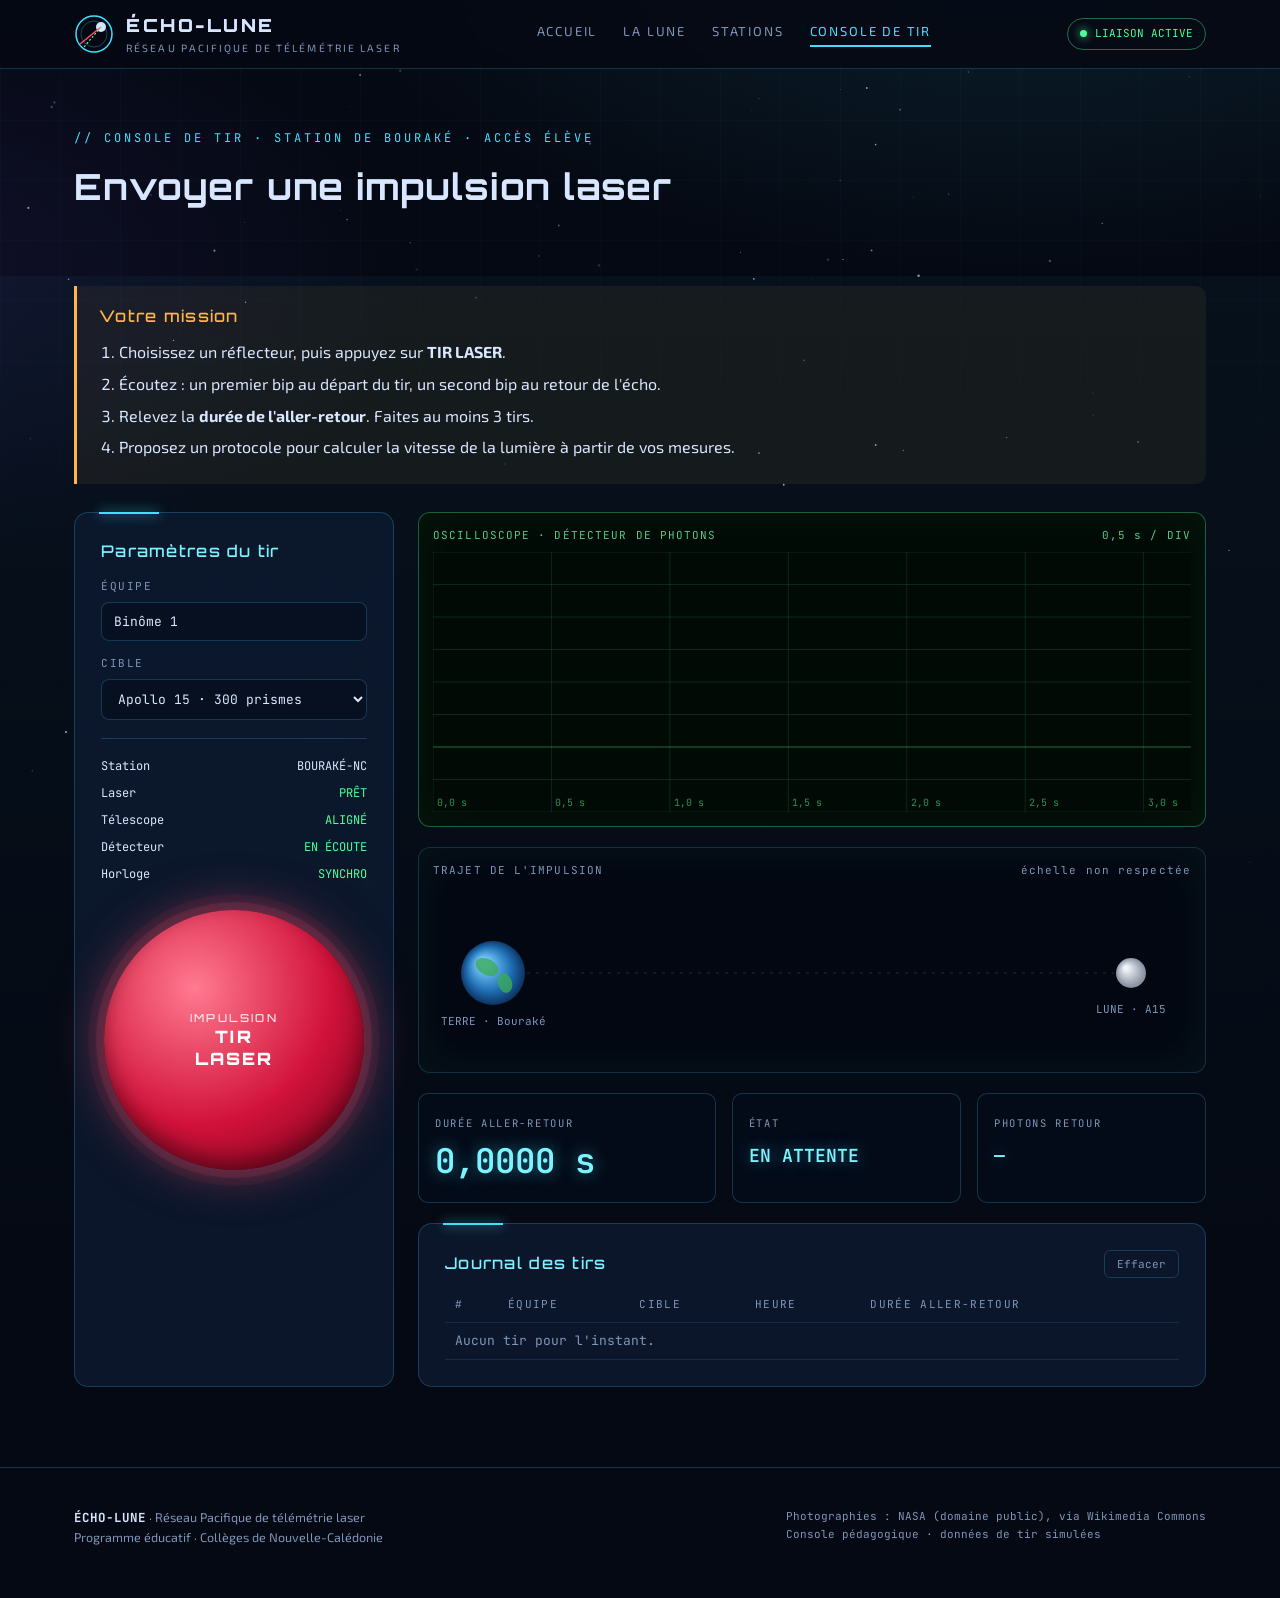
==== console.html @ 390f7b7e "Add files via upload" ====
<!DOCTYPE html>
<html lang="fr"><head><meta charset="utf-8"><meta name="viewport" content="width=device-width, initial-scale=1">
<title>Console de tir · ÉCHO-LUNE</title>
<link rel="preconnect" href="https://fonts.googleapis.com">
<link href="https://fonts.googleapis.com/css2?family=Orbitron:wght@500;700;900&family=Exo+2:wght@300;400;600&family=JetBrains+Mono:wght@400;600&display=swap" rel="stylesheet">
<link rel="stylesheet" href="style.css"></head><body>
<canvas id="stars"></canvas>
<header class="topbar"><div class="wrap">
<a class="brand" href="index.html"><svg width="40" height="40" viewBox="0 0 40 40" aria-hidden="true"><circle cx="20" cy="20" r="18" fill="none" stroke="#3fe0ff" stroke-width="1.5"/><circle cx="27" cy="13" r="5" fill="#d8e7ff"/><path d="M6 30 L27 13" stroke="#ff4d6d" stroke-width="1.6"/><path d="M27 13 L10 33" stroke="#4dff9a" stroke-width="1.2" stroke-dasharray="2 2"/><circle cx="20" cy="20" r="13" fill="none" stroke="#3fe0ff" stroke-width=".6" opacity=".5"/></svg><div><b>ÉCHO-LUNE</b><small>Réseau Pacifique de télémétrie laser</small></div></a>
<nav><a href="index.html">Accueil</a><a href="lune.html">La Lune</a><a href="stations.html">Stations</a><a href="console.html" class=on>Console de tir</a></nav><div class="status-pill">LIAISON ACTIVE</div></div></header>
<main>
<div class="page-hero"><div class="wrap"><div class="sec-head"><span class="kicker">// Console de tir · Station de Bouraké · accès élève</span><h2>Envoyer une impulsion laser</h2></div></div></div>
<section id="console" style="border:none;padding-top:10px"><div class="wrap">
 <div class="mission" style="margin-bottom:28px"><h3>Votre mission</h3><ol>
  <li>Choisissez un réflecteur, puis appuyez sur <b>TIR LASER</b>.</li>
  <li>Écoutez : un premier bip au départ du tir, un second bip au retour de l'écho.</li>
  <li>Relevez la <b>durée de l'aller-retour</b>. Faites au moins 3 tirs.</li>
  <li>Proposez un protocole pour calculer la vitesse de la lumière à partir de vos mesures.</li></ol></div>
 <div class="console">
  <div class="panel ctrl"><h3>Paramètres du tir</h3>
   <label for="grp">Équipe</label><input id="grp" value="Binôme 1" maxlength="24">
   <label for="tgt">Cible</label><select id="tgt">
    <option value="A15">Apollo 15 · 300 prismes</option><option value="A11">Apollo 11 · 100 prismes</option>
    <option value="A14">Apollo 14 · 100 prismes</option><option value="L1">Lunokhod 1</option><option value="L2">Lunokhod 2</option></select>
   <div class="sys"><div><span>Station</span><span>BOURAKÉ-NC</span></div>
    <div><span>Laser</span><span id="sLaser" class="ok">PRÊT</span></div><div><span>Télescope</span><span id="sTel" class="ok">ALIGNÉ</span></div>
    <div><span>Détecteur</span><span id="sDet" class="ok">EN ÉCOUTE</span></div><div><span>Horloge</span><span class="ok">SYNCHRO</span></div></div>
   <button id="fire"><small>IMPULSION</small>TIR<br>LASER</button></div>
  <div class="screens">
   <div class="scope"><div class="scope-head"><span>OSCILLOSCOPE · DÉTECTEUR DE PHOTONS</span><span>0,5 s / DIV</span></div><canvas id="scopeCv"></canvas></div>
   <div class="scope" style="border-color:var(--line);background:#030712"><div class="scope-head" style="color:var(--mute)"><span>TRAJET DE L'IMPULSION</span><span>échelle non respectée</span></div><canvas id="trajCv"></canvas></div>
   <div class="readout"><div class="ro"><span>Durée aller-retour</span><div class="v" id="roT">0,0000 s</div></div>
    <div class="ro"><span>État</span><div class="v small" id="roState">EN ATTENTE</div></div>
    <div class="ro"><span>Photons retour</span><div class="v small" id="roPh">—</div></div></div>
   <div class="panel"><div class="logbar"><h3 style="margin:0">Journal des tirs</h3><button class="btn-s" id="clear">Effacer</button></div>
    <div class="log"><table><thead><tr><th>#</th><th>Équipe</th><th>Cible</th><th>Heure</th><th>Durée aller-retour</th></tr></thead>
    <tbody id="logBody"><tr><td colspan="5" class="muted">Aucun tir pour l'instant.</td></tr></tbody></table></div></div>
  </div></div>
</div></section>
</main>
<footer><div class="wrap">
<div><b class="mono" style="color:var(--txt)">ÉCHO-LUNE</b> · Réseau Pacifique de télémétrie laser<br>Programme éducatif · Collèges de Nouvelle-Calédonie</div>
<div class="mono" style="font-size:11px">Photographies : NASA (domaine public), via Wikimedia Commons<br>Console pédagogique · données de tir simulées</div>
</div></footer>
<script src="common.js"></script><script src="console.js"></script>
</body></html>
---- style.css ----
:root{
  --bg:#050913; --bg2:#0a1324; --panel:rgba(14,28,52,.72); --line:rgba(80,200,255,.22);
  --cyan:#3fe0ff; --cyan2:#7cf3ff; --green:#4dff9a; --amber:#ffb547; --red:#ff4d6d;
  --txt:#d8e7ff; --mute:#7f95b8;
}
*{box-sizing:border-box;margin:0;padding:0}
html{scroll-behavior:smooth}
body{background:var(--bg);color:var(--txt);font-family:"Exo 2",system-ui,sans-serif;line-height:1.6;overflow-x:hidden}
body::before{content:"";position:fixed;inset:0;z-index:-2;
  background:radial-gradient(1200px 600px at 80% -10%,rgba(63,224,255,.12),transparent 60%),
             radial-gradient(900px 500px at -10% 30%,rgba(120,80,255,.10),transparent 60%),var(--bg)}
body::after{content:"";position:fixed;inset:0;z-index:-1;pointer-events:none;
  background-image:linear-gradient(var(--line) 1px,transparent 1px),linear-gradient(90deg,var(--line) 1px,transparent 1px);
  background-size:60px 60px;opacity:.18;mask-image:linear-gradient(to bottom,#000,transparent 85%)}
#stars{position:fixed;inset:0;z-index:-1;pointer-events:none}
a{color:var(--cyan)}
.mono{font-family:"JetBrains Mono",monospace}
.wrap{max-width:1180px;margin:0 auto;padding:0 24px}

/* bandeau */
.topbar{border-bottom:1px solid var(--line);background:rgba(5,9,19,.85);backdrop-filter:blur(8px);position:sticky;top:0;z-index:20}
.topbar .wrap{display:flex;align-items:center;justify-content:space-between;height:68px;gap:20px}
.brand{display:flex;align-items:center;gap:12px;text-decoration:none;color:var(--txt)}
.brand b{font-family:Orbitron;font-weight:900;letter-spacing:.14em;font-size:18px}
.brand small{display:block;font-size:10.5px;letter-spacing:.2em;color:var(--mute);text-transform:uppercase}
nav{display:flex;gap:26px}
nav a{color:var(--mute);text-decoration:none;font-size:13px;letter-spacing:.14em;text-transform:uppercase;transition:.2s}
nav a:hover{color:var(--cyan)}
.status-pill{font-family:"JetBrains Mono";font-size:11px;padding:6px 12px;border:1px solid rgba(77,255,154,.4);border-radius:30px;color:var(--green);white-space:nowrap}
.status-pill::before{content:"";display:inline-block;width:7px;height:7px;border-radius:50%;background:var(--green);margin-right:8px;box-shadow:0 0 10px var(--green);animation:blink 1.6s infinite}
@keyframes blink{50%{opacity:.25}}
@media(max-width:860px){nav{display:none}}

/* hero */
.hero{padding:90px 0 70px;position:relative}
.kicker{font-family:"JetBrains Mono";font-size:12px;color:var(--cyan);letter-spacing:.25em;text-transform:uppercase}
h1{font-family:Orbitron;font-weight:900;font-size:clamp(34px,5.4vw,64px);line-height:1.05;margin:18px 0 22px;letter-spacing:.02em}
h1 span{background:linear-gradient(90deg,var(--cyan2),#8f7bff);-webkit-background-clip:text;background-clip:text;color:transparent}
.lead{max-width:640px;font-size:18px;color:#b9cbe8;font-weight:300}
.access{margin-top:34px;display:inline-flex;gap:18px;align-items:center;padding:16px 22px;border:1px solid rgba(255,181,71,.45);border-radius:10px;background:rgba(255,181,71,.07)}
.access .ico{font-family:Orbitron;font-weight:900;color:var(--amber);font-size:22px}
.access p{font-size:14px}.access b{color:var(--amber)}
.hero-grid{display:grid;grid-template-columns:1.2fr .8fr;gap:40px;align-items:center}
@media(max-width:900px){.hero-grid{grid-template-columns:1fr}}
.cta{display:inline-block;margin-top:30px;margin-right:12px;font-family:Orbitron;font-weight:700;letter-spacing:.12em;font-size:13px;padding:15px 26px;border-radius:8px;text-decoration:none;color:#001018;background:linear-gradient(90deg,var(--cyan),#68b8ff);box-shadow:0 0 30px rgba(63,224,255,.35)}
.cta.ghost{background:transparent;color:var(--cyan);border:1px solid var(--cyan);box-shadow:none}

/* sections */
section{padding:80px 0;border-top:1px solid rgba(80,200,255,.08)}
.sec-head{margin-bottom:40px}
.sec-head .kicker{display:block;margin-bottom:10px}
h2{font-family:Orbitron;font-weight:700;font-size:clamp(24px,3vw,36px);letter-spacing:.03em}
h3{font-family:Orbitron;font-weight:500;font-size:16px;letter-spacing:.08em;color:var(--cyan2);margin-bottom:8px}
.panel{background:var(--panel);border:1px solid var(--line);border-radius:14px;padding:26px;position:relative;backdrop-filter:blur(6px)}
.panel::before{content:"";position:absolute;top:-1px;left:24px;width:60px;height:2px;background:var(--cyan);box-shadow:0 0 12px var(--cyan)}
.grid2{display:grid;grid-template-columns:1fr 1fr;gap:26px}
.grid3{display:grid;grid-template-columns:repeat(3,1fr);gap:22px}
@media(max-width:860px){.grid2,.grid3{grid-template-columns:1fr}}
p+p{margin-top:12px}
.muted{color:var(--mute)}

/* frise */
.timeline{position:relative;margin-left:10px;padding-left:34px;border-left:1px dashed rgba(63,224,255,.4)}
.tl{position:relative;margin-bottom:30px}
.tl::before{content:"";position:absolute;left:-41px;top:6px;width:13px;height:13px;border-radius:50%;background:var(--bg);border:2px solid var(--cyan);box-shadow:0 0 12px var(--cyan)}
.tl .date{font-family:"JetBrains Mono";color:var(--amber);font-size:13px;letter-spacing:.08em}
.tl h4{font-family:Orbitron;font-weight:500;font-size:17px;margin:2px 0 4px}

figure{margin:0}
figure svg{width:100%;height:auto;display:block;border-radius:10px;border:1px solid var(--line);background:#030712}
figcaption{font-size:12.5px;color:var(--mute);margin-top:10px;font-family:"JetBrains Mono"}

.stat{font-family:Orbitron;font-weight:900;font-size:34px;color:var(--cyan2)}
.stat small{font-size:14px;font-weight:500;color:var(--mute)}

/* stations */
.station .tag{display:inline-block;font-family:"JetBrains Mono";font-size:10.5px;letter-spacing:.14em;text-transform:uppercase;padding:3px 9px;border-radius:4px;border:1px solid var(--line);color:var(--mute);margin-bottom:12px}
.station.active{border-color:rgba(77,255,154,.55);box-shadow:0 0 40px rgba(77,255,154,.08)}
.station.active .tag{color:var(--green);border-color:rgba(77,255,154,.5)}
.station svg{width:100%;height:auto;border-radius:8px;margin-bottom:14px;background:#030712;border:1px solid var(--line)}

/* console */
#console{background:linear-gradient(180deg,rgba(63,224,255,.04),transparent)}
.console{display:grid;grid-template-columns:320px 1fr;gap:24px}
@media(max-width:960px){.console{grid-template-columns:1fr}}
.ctrl label{display:block;font-family:"JetBrains Mono";font-size:11px;letter-spacing:.14em;text-transform:uppercase;color:var(--mute);margin:14px 0 6px}
.ctrl select,.ctrl input{width:100%;background:#071021;border:1px solid var(--line);color:var(--txt);padding:10px 12px;border-radius:8px;font-family:"JetBrains Mono";font-size:13px}
.sys{font-family:"JetBrains Mono";font-size:12px;margin-top:18px;border-top:1px solid var(--line);padding-top:14px}
.sys div{display:flex;justify-content:space-between;padding:4px 0}
.sys .ok{color:var(--green)}.sys .wait{color:var(--amber)}
#fire{margin-top:22px;width:100%;aspect-ratio:1/1;max-width:260px;display:block;margin-left:auto;margin-right:auto;border-radius:50%;border:none;cursor:pointer;
  font-family:Orbitron;font-weight:900;font-size:17px;letter-spacing:.12em;color:#fff;line-height:1.3;
  background:radial-gradient(circle at 35% 30%,#ff7a90,#d1123a 55%,#6b0019);
  box-shadow:0 0 0 8px rgba(255,77,109,.12),0 0 0 16px rgba(255,77,109,.06),0 0 50px rgba(255,77,109,.5),inset 0 -10px 20px rgba(0,0,0,.4);transition:transform .1s,filter .2s}
#fire:hover{filter:brightness(1.12)}
#fire:active{transform:scale(.96)}
#fire:disabled{cursor:wait;filter:grayscale(.75) brightness(.7)}
#fire small{display:block;font-size:11px;font-weight:500;letter-spacing:.2em;opacity:.85}

.screens{display:grid;gap:20px}
.scope{background:#020a06;border:1px solid rgba(77,255,154,.35);border-radius:12px;padding:14px;box-shadow:inset 0 0 50px rgba(77,255,154,.06)}
.scope-head{display:flex;justify-content:space-between;font-family:"JetBrains Mono";font-size:11px;color:#58c98a;letter-spacing:.1em;margin-bottom:8px}
canvas{width:100%;display:block}
#scopeCv{height:260px}
#trajCv{height:170px}
.readout{display:grid;grid-template-columns:1.3fr 1fr 1fr;gap:16px}
@media(max-width:700px){.readout{grid-template-columns:1fr}}
.ro{background:#040b18;border:1px solid var(--line);border-radius:10px;padding:14px 16px}
.ro span{font-family:"JetBrains Mono";font-size:10.5px;letter-spacing:.16em;color:var(--mute);text-transform:uppercase}
.ro .v{font-family:"JetBrains Mono";font-weight:600;font-size:34px;color:var(--cyan2);text-shadow:0 0 16px rgba(63,224,255,.5)}
.ro .v.small{font-size:18px;margin-top:8px}
.ro .v.got{color:var(--green);text-shadow:0 0 18px rgba(77,255,154,.6)}
.log{max-height:240px;overflow:auto}
table{width:100%;border-collapse:collapse;font-family:"JetBrains Mono";font-size:13px}
th,td{padding:8px 10px;text-align:left;border-bottom:1px solid rgba(80,200,255,.12)}
th{color:var(--mute);font-weight:400;font-size:11px;letter-spacing:.12em;text-transform:uppercase}
td.t{color:var(--green)}
.logbar{display:flex;justify-content:space-between;align-items:center;margin-bottom:10px;gap:10px;flex-wrap:wrap}
.btn-s{background:transparent;border:1px solid var(--line);color:var(--mute);font-family:"JetBrains Mono";font-size:11px;padding:6px 12px;border-radius:6px;cursor:pointer}
.btn-s:hover{color:var(--cyan);border-color:var(--cyan)}

.mission{border-left:3px solid var(--amber);padding:18px 22px;background:rgba(255,181,71,.06);border-radius:0 10px 10px 0}
.mission h3{color:var(--amber)}
.mission ol{margin:10px 0 0 20px}.mission li{margin:6px 0}

footer{border-top:1px solid var(--line);padding:40px 0 50px;font-size:12.5px;color:var(--mute)}
footer .wrap{display:flex;justify-content:space-between;gap:30px;flex-wrap:wrap}

/* --- v2 : pages, photos --- */
nav a.on{color:var(--cyan);border-bottom:2px solid var(--cyan);padding-bottom:4px}
.photo{position:relative;border-radius:12px;overflow:hidden;border:1px solid var(--line);background:#030712}
.photo img{width:100%;height:100%;object-fit:cover;display:block;filter:saturate(1.05) contrast(1.05)}
.photo::after{content:"";position:absolute;inset:0;pointer-events:none;
  background:linear-gradient(180deg,transparent 60%,rgba(5,9,19,.75)),
  repeating-linear-gradient(0deg,rgba(63,224,255,.03) 0 1px,transparent 1px 3px)}
.photo .hud{position:absolute;left:14px;bottom:12px;z-index:2;font-family:"JetBrains Mono";font-size:11px;color:var(--cyan2);letter-spacing:.1em}
.photo .corner{position:absolute;width:18px;height:18px;border-color:var(--cyan);border-style:solid;z-index:2;opacity:.8}
.photo .c1{top:10px;left:10px;border-width:2px 0 0 2px}.photo .c2{top:10px;right:10px;border-width:2px 2px 0 0}
.photo .c3{bottom:10px;right:10px;border-width:0 2px 2px 0}
.ph-tall{aspect-ratio:1/1}.ph-wide{aspect-ratio:16/10}
.credit{font-size:11px;color:var(--mute);font-family:"JetBrains Mono";margin-top:8px}
.hero-photo{min-height:420px}
.gallery{display:grid;grid-template-columns:repeat(3,1fr);gap:20px}
@media(max-width:860px){.gallery{grid-template-columns:1fr}}
.next{display:flex;justify-content:flex-end;margin-top:40px}
.page-hero{padding:60px 0 20px}
/* fiche Lune */
.moon-wrap{position:relative;max-width:560px;margin:0 auto}
.moon-wrap img{width:100%;border-radius:50%;display:block;box-shadow:0 0 80px rgba(200,220,255,.18)}
.moon-wrap .ring{position:absolute;inset:-18px;border:1px dashed rgba(63,224,255,.5);border-radius:50%;animation:spin 60s linear infinite}
@keyframes spin{to{transform:rotate(360deg)}}
.moon-tag{position:absolute;font-family:"JetBrains Mono";font-size:12px;background:rgba(5,9,19,.85);border:1px solid var(--cyan);padding:8px 12px;border-radius:6px;color:var(--txt);white-space:nowrap}
.moon-tag b{display:block;font-family:Orbitron;color:var(--cyan2);font-size:20px}
.moon-tag::before{content:"";position:absolute;width:40px;height:1px;background:var(--cyan);top:50%}
.mt-l{left:-40px;top:22%}.mt-l::before{right:-40px}
.mt-r{right:-50px;top:58%}.mt-r::before{left:-40px}
.mt-b{left:50%;transform:translateX(-50%);bottom:-26px}
@media(max-width:700px){.moon-tag{position:static;display:inline-block;margin:8px 4px}.moon-tag::before{display:none}.mt-b{transform:none}}
.datatable td:first-child{color:var(--mute)}
.datatable td:last-child{color:var(--cyan2);text-align:right}
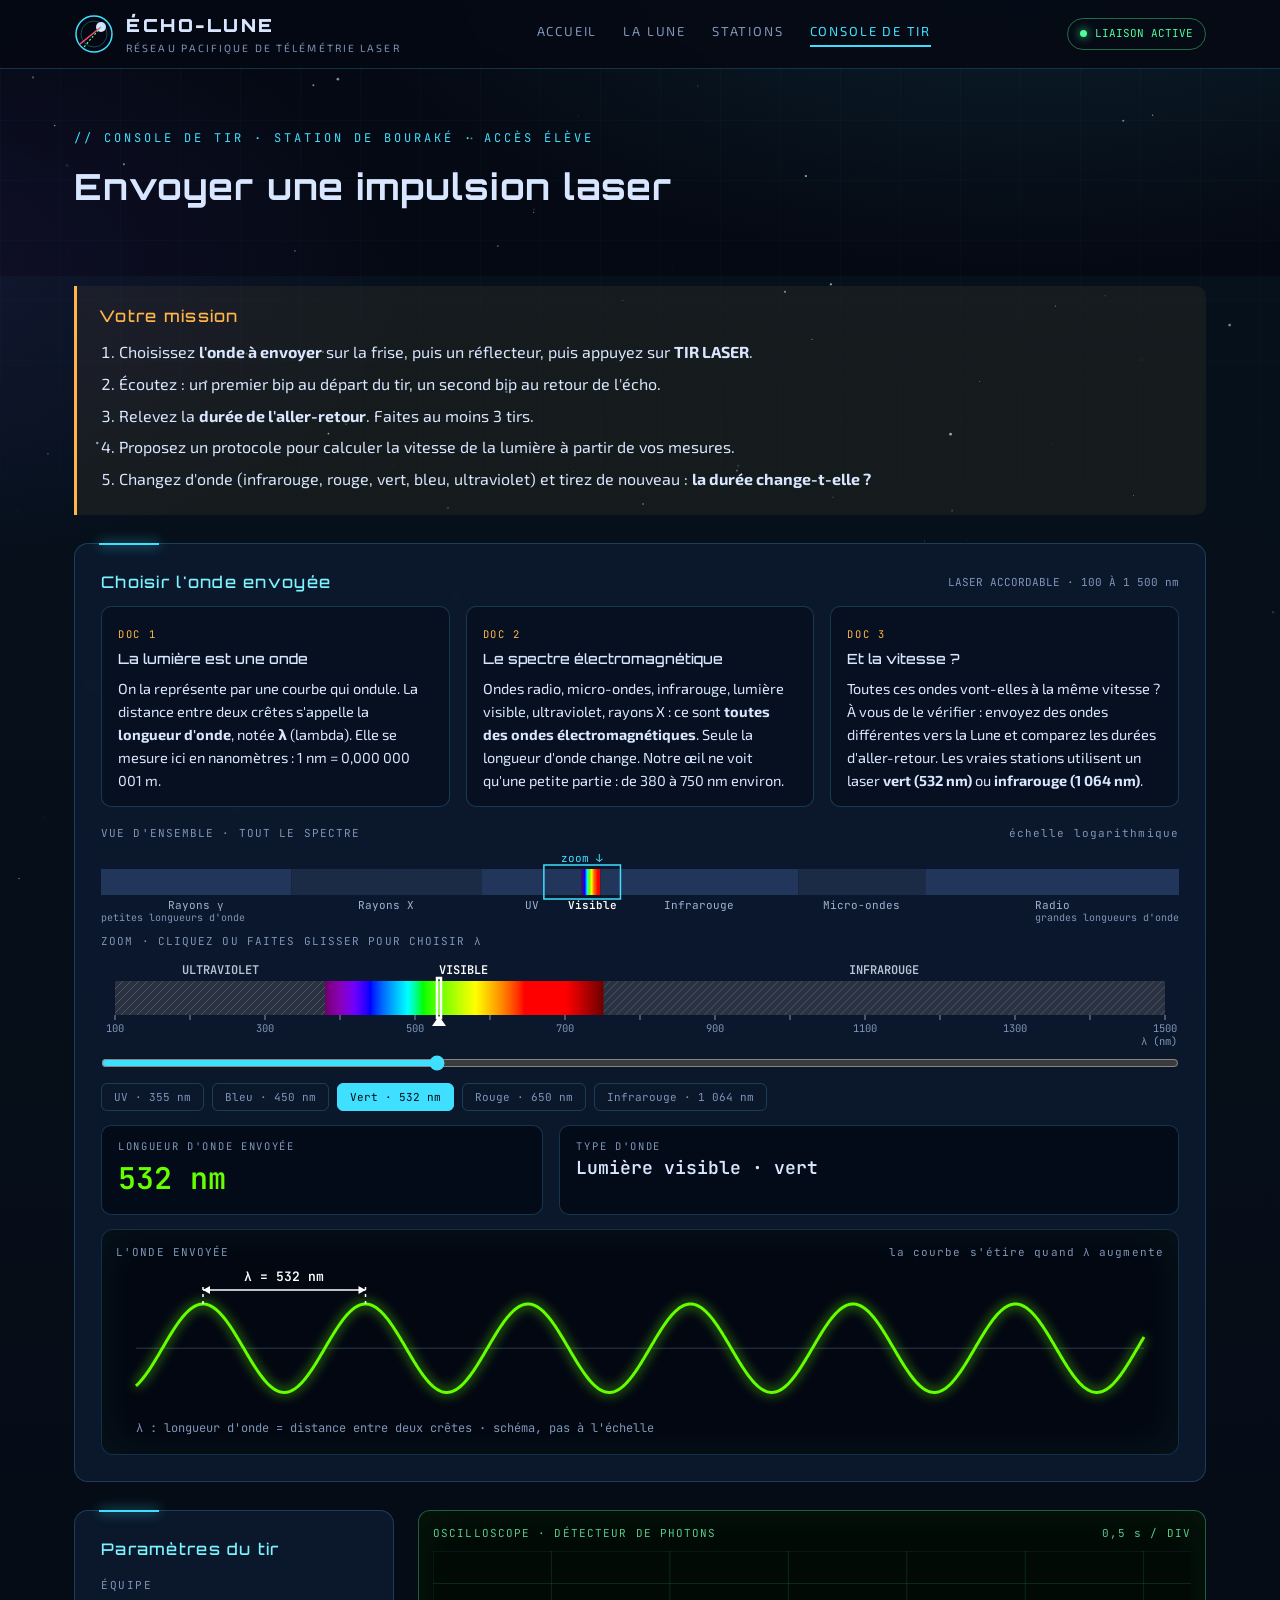
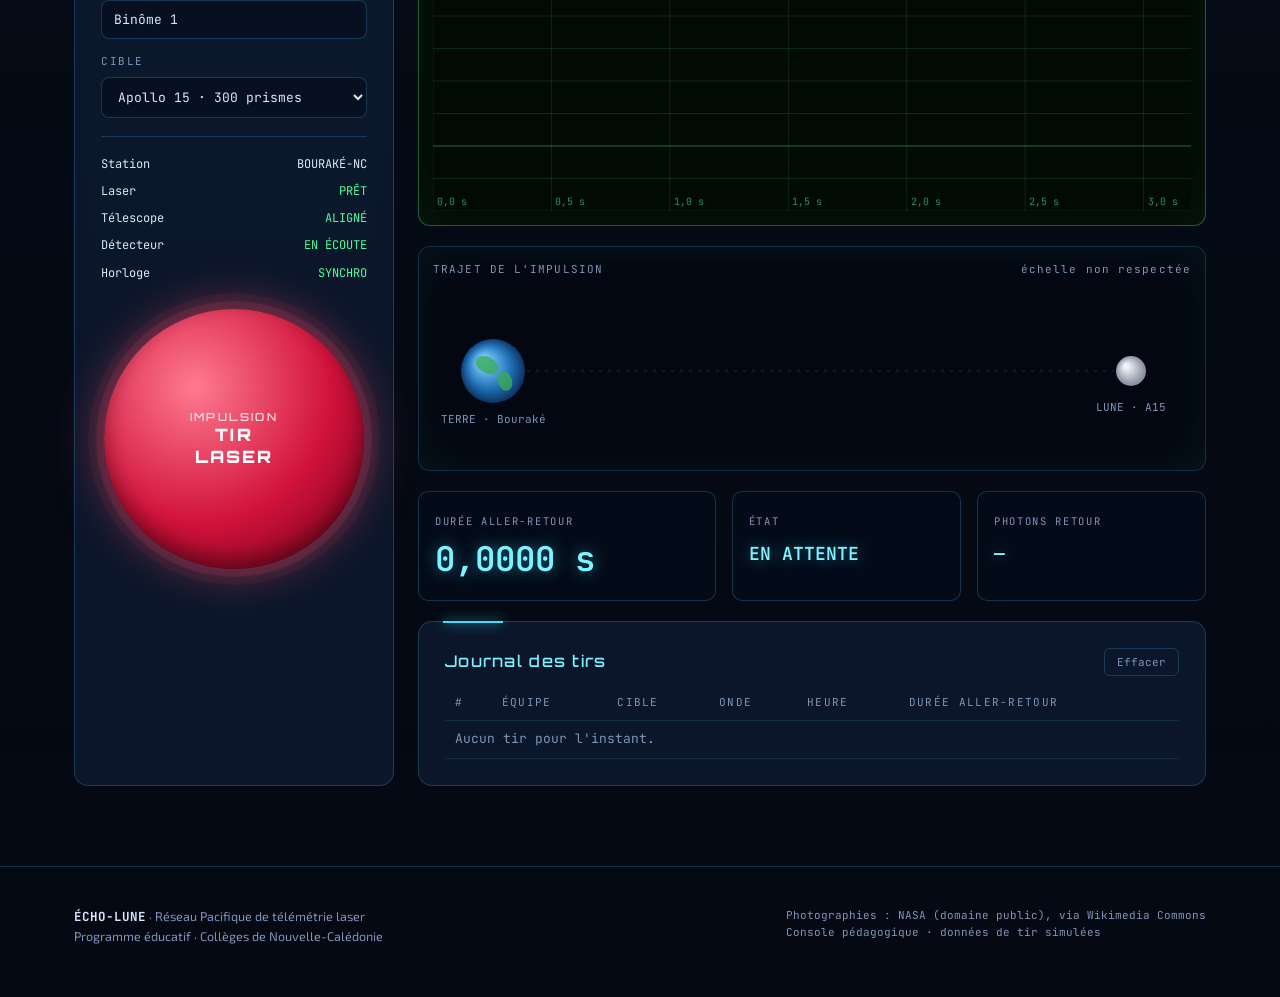
==== commit 598fbbe1: "Add files via upload" ====
--- a/console.html
+++ b/console.html
@@ -12,10 +12,29 @@
 <div class="page-hero"><div class="wrap"><div class="sec-head"><span class="kicker">// Console de tir · Station de Bouraké · accès élève</span><h2>Envoyer une impulsion laser</h2></div></div></div>
 <section id="console" style="border:none;padding-top:10px"><div class="wrap">
  <div class="mission" style="margin-bottom:28px"><h3>Votre mission</h3><ol>
-  <li>Choisissez un réflecteur, puis appuyez sur <b>TIR LASER</b>.</li>
+  <li>Choisissez <b>l'onde à envoyer</b> sur la frise, puis un réflecteur, puis appuyez sur <b>TIR LASER</b>.</li>
   <li>Écoutez : un premier bip au départ du tir, un second bip au retour de l'écho.</li>
   <li>Relevez la <b>durée de l'aller-retour</b>. Faites au moins 3 tirs.</li>
-  <li>Proposez un protocole pour calculer la vitesse de la lumière à partir de vos mesures.</li></ol></div>
+  <li>Proposez un protocole pour calculer la vitesse de la lumière à partir de vos mesures.</li>
+  <li>Changez d'onde (infrarouge, rouge, vert, bleu, ultraviolet) et tirez de nouveau : <b>la durée change-t-elle ?</b></li></ol></div>
+ <div class="panel wave" id="wave">
+  <div class="logbar"><h3 style="margin:0">Choisir l'onde envoyée</h3><span class="mono muted" style="font-size:11px">LASER ACCORDABLE · 100 À 1 500 nm</span></div>
+  <div class="wave-docs">
+   <div class="doc"><span class="doc-n">Doc 1</span><h4>La lumière est une onde</h4><p>On la représente par une courbe qui ondule. La distance entre deux crêtes s'appelle la <b>longueur d'onde</b>, notée <b>λ</b> (lambda). Elle se mesure ici en nanomètres : 1 nm = 0,000 000 001 m.</p></div>
+   <div class="doc"><span class="doc-n">Doc 2</span><h4>Le spectre électromagnétique</h4><p>Ondes radio, micro-ondes, infrarouge, lumière visible, ultraviolet, rayons X : ce sont <b>toutes des ondes électromagnétiques</b>. Seule la longueur d'onde change. Notre œil ne voit qu'une petite partie : de 380 à 750 nm environ.</p></div>
+   <div class="doc"><span class="doc-n">Doc 3</span><h4>Et la vitesse ?</h4><p>Toutes ces ondes vont-elles à la même vitesse ? À vous de le vérifier : envoyez des ondes différentes vers la Lune et comparez les durées d'aller-retour. Les vraies stations utilisent un laser <b>vert (532 nm)</b> ou <b>infrarouge (1 064 nm)</b>.</p></div>
+  </div>
+  <div class="scope-head" style="color:var(--mute);margin-top:18px"><span>VUE D'ENSEMBLE · TOUT LE SPECTRE</span><span>échelle logarithmique</span></div>
+  <canvas id="fullCv"></canvas>
+  <div class="scope-head" style="color:var(--mute);margin-top:10px"><span>ZOOM · CLIQUEZ OU FAITES GLISSER POUR CHOISIR λ</span><span></span></div>
+  <canvas id="specCv"></canvas>
+  <div class="wave-ctrl">
+   <input type="range" id="lamRange" step="1" value="532" aria-label="Longueur d'onde en nanomètres">
+   <div class="presets"><button class="btn-s" data-lam="355">UV · 355 nm</button><button class="btn-s" data-lam="450">Bleu · 450 nm</button><button class="btn-s" data-lam="532">Vert · 532 nm</button><button class="btn-s" data-lam="650">Rouge · 650 nm</button><button class="btn-s" data-lam="1064">Infrarouge · 1 064 nm</button></div>
+  </div>
+  <div class="wave-read"><div><span>Longueur d'onde envoyée</span><b id="lamVal">532 nm</b></div><div><span>Type d'onde</span><b id="lamDom" class="small">—</b></div></div>
+  <div class="scope" style="border-color:var(--line);background:#030712;margin-top:14px"><div class="scope-head" style="color:var(--mute)"><span>L'ONDE ENVOYÉE</span><span>la courbe s'étire quand λ augmente</span></div><canvas id="sinCv"></canvas></div>
+ </div>
  <div class="console">
   <div class="panel ctrl"><h3>Paramètres du tir</h3>
    <label for="grp">Équipe</label><input id="grp" value="Binôme 1" maxlength="24">
@@ -33,8 +52,8 @@
     <div class="ro"><span>État</span><div class="v small" id="roState">EN ATTENTE</div></div>
     <div class="ro"><span>Photons retour</span><div class="v small" id="roPh">—</div></div></div>
    <div class="panel"><div class="logbar"><h3 style="margin:0">Journal des tirs</h3><button class="btn-s" id="clear">Effacer</button></div>
-    <div class="log"><table><thead><tr><th>#</th><th>Équipe</th><th>Cible</th><th>Heure</th><th>Durée aller-retour</th></tr></thead>
-    <tbody id="logBody"><tr><td colspan="5" class="muted">Aucun tir pour l'instant.</td></tr></tbody></table></div></div>
+    <div class="log"><table><thead><tr><th>#</th><th>Équipe</th><th>Cible</th><th>Onde</th><th>Heure</th><th>Durée aller-retour</th></tr></thead>
+    <tbody id="logBody"><tr><td colspan="6" class="muted">Aucun tir pour l'instant.</td></tr></tbody></table></div></div>
   </div></div>
 </div></section>
 </main>
@@ -42,5 +61,5 @@
 <div><b class="mono" style="color:var(--txt)">ÉCHO-LUNE</b> · Réseau Pacifique de télémétrie laser<br>Programme éducatif · Collèges de Nouvelle-Calédonie</div>
 <div class="mono" style="font-size:11px">Photographies : NASA (domaine public), via Wikimedia Commons<br>Console pédagogique · données de tir simulées</div>
 </div></footer>
-<script src="common.js"></script><script src="console.js"></script>
+<script src="common.js"></script><script src="onde.js"></script><script src="console.js"></script>
 </body></html>
--- a/style.css
+++ b/style.css
@@ -159,3 +159,24 @@
 @media(max-width:700px){.moon-tag{position:static;display:inline-block;margin:8px 4px}.moon-tag::before{display:none}.mt-b{transform:none}}
 .datatable td:first-child{color:var(--mute)}
 .datatable td:last-child{color:var(--cyan2);text-align:right}
+
+/* --- v3 : choisir l'onde envoyée --- */
+.wave{margin-bottom:28px}
+.wave-docs{display:grid;grid-template-columns:repeat(3,1fr);gap:16px;margin-top:6px}
+@media(max-width:900px){.wave-docs{grid-template-columns:1fr}}
+.doc{background:#071021;border:1px solid var(--line);border-radius:10px;padding:14px 16px;font-size:14.5px}
+.doc h4{font-family:Orbitron;font-weight:500;font-size:14px;color:var(--txt);margin:4px 0 6px}
+.doc-n{font-family:"JetBrains Mono";font-size:10.5px;letter-spacing:.16em;color:var(--amber);text-transform:uppercase}
+#fullCv{height:72px}
+#specCv{height:90px;cursor:pointer;touch-action:none}
+#sinCv{height:170px}
+.wave-ctrl{display:flex;flex-direction:column;gap:12px;margin-top:6px}
+#lamRange{width:100%;accent-color:var(--cyan)}
+.presets{display:flex;flex-wrap:wrap;gap:8px}
+.presets .btn-s.on{color:var(--bg);background:var(--cyan);border-color:var(--cyan)}
+.wave-read{display:grid;grid-template-columns:1fr 1.4fr;gap:16px;margin-top:14px}
+@media(max-width:700px){.wave-read{grid-template-columns:1fr}}
+.wave-read div{background:#040b18;border:1px solid var(--line);border-radius:10px;padding:12px 16px}
+.wave-read span{display:block;font-family:"JetBrains Mono";font-size:10.5px;letter-spacing:.16em;color:var(--mute);text-transform:uppercase}
+.wave-read b{font-family:"JetBrains Mono";font-weight:600;font-size:30px}
+.wave-read b.small{font-size:18px;color:var(--txt)}
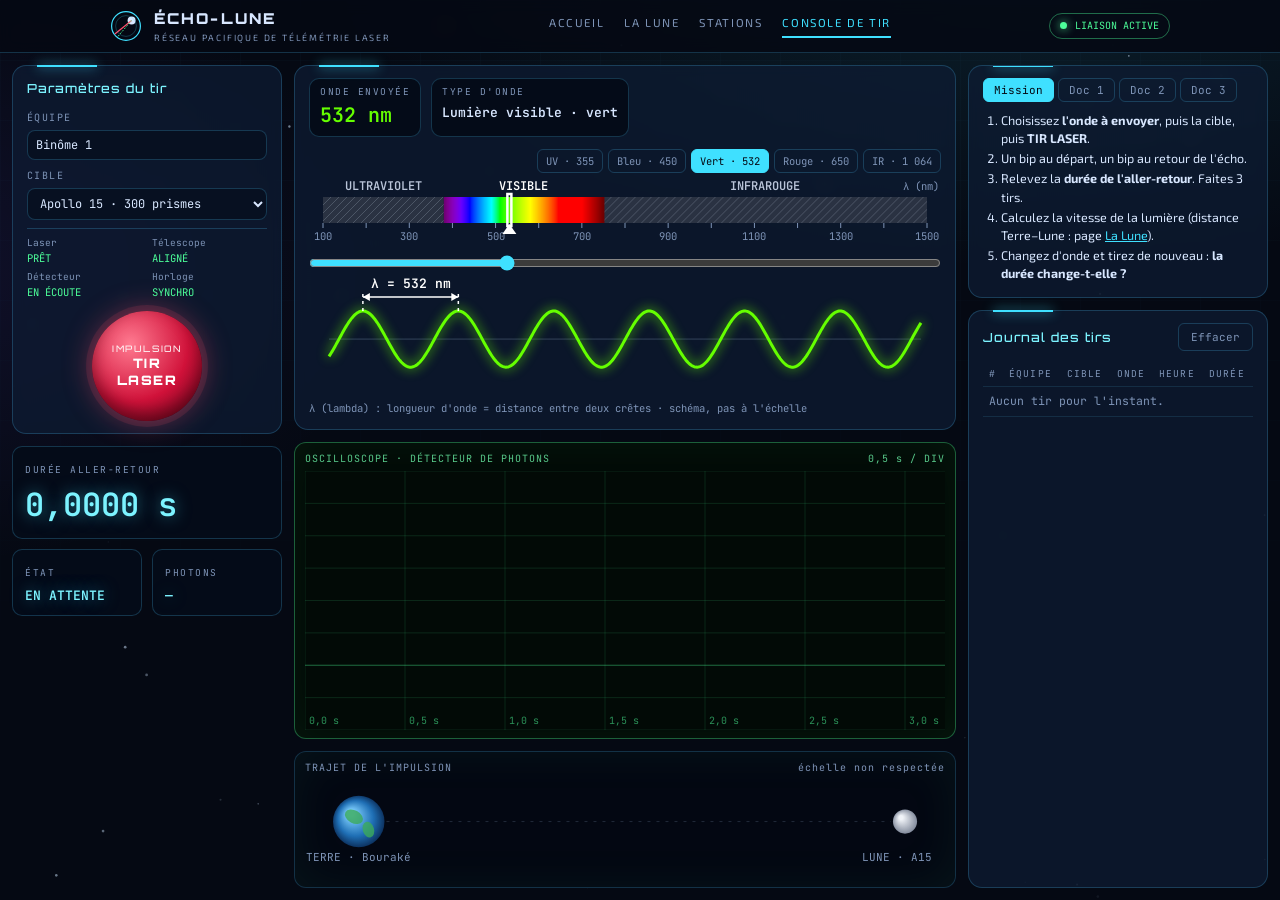
==== commit 2665fec0: "Add files via upload" ====
--- a/console.html
+++ b/console.html
@@ -3,63 +3,66 @@
 <title>Console de tir · ÉCHO-LUNE</title>
 <link rel="preconnect" href="https://fonts.googleapis.com">
 <link href="https://fonts.googleapis.com/css2?family=Orbitron:wght@500;700;900&family=Exo+2:wght@300;400;600&family=JetBrains+Mono:wght@400;600&display=swap" rel="stylesheet">
-<link rel="stylesheet" href="style.css"></head><body>
+<link rel="stylesheet" href="style.css"></head><body class="dash-page">
 <canvas id="stars"></canvas>
 <header class="topbar"><div class="wrap">
 <a class="brand" href="index.html"><svg width="40" height="40" viewBox="0 0 40 40" aria-hidden="true"><circle cx="20" cy="20" r="18" fill="none" stroke="#3fe0ff" stroke-width="1.5"/><circle cx="27" cy="13" r="5" fill="#d8e7ff"/><path d="M6 30 L27 13" stroke="#ff4d6d" stroke-width="1.6"/><path d="M27 13 L10 33" stroke="#4dff9a" stroke-width="1.2" stroke-dasharray="2 2"/><circle cx="20" cy="20" r="13" fill="none" stroke="#3fe0ff" stroke-width=".6" opacity=".5"/></svg><div><b>ÉCHO-LUNE</b><small>Réseau Pacifique de télémétrie laser</small></div></a>
 <nav><a href="index.html">Accueil</a><a href="lune.html">La Lune</a><a href="stations.html">Stations</a><a href="console.html" class=on>Console de tir</a></nav><div class="status-pill">LIAISON ACTIVE</div></div></header>
-<main>
-<div class="page-hero"><div class="wrap"><div class="sec-head"><span class="kicker">// Console de tir · Station de Bouraké · accès élève</span><h2>Envoyer une impulsion laser</h2></div></div></div>
-<section id="console" style="border:none;padding-top:10px"><div class="wrap">
- <div class="mission" style="margin-bottom:28px"><h3>Votre mission</h3><ol>
-  <li>Choisissez <b>l'onde à envoyer</b> sur la frise, puis un réflecteur, puis appuyez sur <b>TIR LASER</b>.</li>
-  <li>Écoutez : un premier bip au départ du tir, un second bip au retour de l'écho.</li>
-  <li>Relevez la <b>durée de l'aller-retour</b>. Faites au moins 3 tirs.</li>
-  <li>Proposez un protocole pour calculer la vitesse de la lumière à partir de vos mesures.</li>
-  <li>Changez d'onde (infrarouge, rouge, vert, bleu, ultraviolet) et tirez de nouveau : <b>la durée change-t-elle ?</b></li></ol></div>
- <div class="panel wave" id="wave">
-  <div class="logbar"><h3 style="margin:0">Choisir l'onde envoyée</h3><span class="mono muted" style="font-size:11px">LASER ACCORDABLE · 100 À 1 500 nm</span></div>
-  <div class="wave-docs">
-   <div class="doc"><span class="doc-n">Doc 1</span><h4>La lumière est une onde</h4><p>On la représente par une courbe qui ondule. La distance entre deux crêtes s'appelle la <b>longueur d'onde</b>, notée <b>λ</b> (lambda). Elle se mesure ici en nanomètres : 1 nm = 0,000 000 001 m.</p></div>
-   <div class="doc"><span class="doc-n">Doc 2</span><h4>Le spectre électromagnétique</h4><p>Ondes radio, micro-ondes, infrarouge, lumière visible, ultraviolet, rayons X : ce sont <b>toutes des ondes électromagnétiques</b>. Seule la longueur d'onde change. Notre œil ne voit qu'une petite partie : de 380 à 750 nm environ.</p></div>
-   <div class="doc"><span class="doc-n">Doc 3</span><h4>Et la vitesse ?</h4><p>Toutes ces ondes vont-elles à la même vitesse ? À vous de le vérifier : envoyez des ondes différentes vers la Lune et comparez les durées d'aller-retour. Les vraies stations utilisent un laser <b>vert (532 nm)</b> ou <b>infrarouge (1 064 nm)</b>.</p></div>
+<main class="dash">
+ <!-- colonne gauche : tir + mesures -->
+ <div class="dcol">
+  <div class="panel ctrl dpanel">
+   <h3>Paramètres du tir</h3>
+   <div class="row2"><div><label for="grp">Équipe</label><input id="grp" value="Binôme 1" maxlength="24"></div>
+   <div><label for="tgt">Cible</label><select id="tgt">
+    <option value="A15">Apollo 15 · 300 prismes</option><option value="A11">Apollo 11 · 100 prismes</option>
+    <option value="A14">Apollo 14 · 100 prismes</option><option value="L1">Lunokhod 1</option><option value="L2">Lunokhod 2</option></select></div></div>
+   <div class="sys"><div><span>Laser</span><span id="sLaser" class="ok">PRÊT</span></div><div><span>Télescope</span><span id="sTel" class="ok">ALIGNÉ</span></div>
+    <div><span>Détecteur</span><span id="sDet" class="ok">EN ÉCOUTE</span></div><div><span>Horloge</span><span class="ok">SYNCHRO</span></div></div>
+   <button id="fire"><small>IMPULSION</small>TIR<br>LASER</button>
   </div>
-  <div class="scope-head" style="color:var(--mute);margin-top:18px"><span>VUE D'ENSEMBLE · TOUT LE SPECTRE</span><span>échelle logarithmique</span></div>
-  <canvas id="fullCv"></canvas>
-  <div class="scope-head" style="color:var(--mute);margin-top:10px"><span>ZOOM · CLIQUEZ OU FAITES GLISSER POUR CHOISIR λ</span><span></span></div>
-  <canvas id="specCv"></canvas>
-  <div class="wave-ctrl">
+  <div class="readout dread">
+   <div class="ro"><span>Durée aller-retour</span><div class="v" id="roT">0,0000 s</div></div>
+   <div class="ro half"><span>État</span><div class="v small" id="roState">EN ATTENTE</div></div>
+   <div class="ro half"><span>Photons</span><div class="v small" id="roPh">—</div></div>
+  </div>
+ </div>
+
+ <!-- colonne centrale : onde + écrans -->
+ <div class="dcol">
+  <div class="panel wave dpanel" id="wave">
+   <div class="wave-top">
+    <div class="wave-read"><div><span>Onde envoyée</span><b id="lamVal">532 nm</b></div><div><span>Type d'onde</span><b id="lamDom" class="small">—</b></div></div>
+    <div class="presets"><button class="btn-s" data-lam="355">UV · 355</button><button class="btn-s" data-lam="450">Bleu · 450</button><button class="btn-s" data-lam="532">Vert · 532</button><button class="btn-s" data-lam="650">Rouge · 650</button><button class="btn-s" data-lam="1064">IR · 1 064</button></div>
+   </div>
+   <canvas id="specCv" title="Cliquez ou faites glisser pour choisir la longueur d'onde"></canvas>
    <input type="range" id="lamRange" step="1" value="532" aria-label="Longueur d'onde en nanomètres">
-   <div class="presets"><button class="btn-s" data-lam="355">UV · 355 nm</button><button class="btn-s" data-lam="450">Bleu · 450 nm</button><button class="btn-s" data-lam="532">Vert · 532 nm</button><button class="btn-s" data-lam="650">Rouge · 650 nm</button><button class="btn-s" data-lam="1064">Infrarouge · 1 064 nm</button></div>
+   <canvas id="sinCv"></canvas>
+   <div class="cap">λ (lambda) : longueur d'onde = distance entre deux crêtes · schéma, pas à l'échelle</div>
   </div>
-  <div class="wave-read"><div><span>Longueur d'onde envoyée</span><b id="lamVal">532 nm</b></div><div><span>Type d'onde</span><b id="lamDom" class="small">—</b></div></div>
-  <div class="scope" style="border-color:var(--line);background:#030712;margin-top:14px"><div class="scope-head" style="color:var(--mute)"><span>L'ONDE ENVOYÉE</span><span>la courbe s'étire quand λ augmente</span></div><canvas id="sinCv"></canvas></div>
+  <div class="scope dscope"><div class="scope-head"><span>OSCILLOSCOPE · DÉTECTEUR DE PHOTONS</span><span>0,5 s / DIV</span></div><canvas id="scopeCv"></canvas></div>
+  <div class="scope dtraj"><div class="scope-head" style="color:var(--mute)"><span>TRAJET DE L'IMPULSION</span><span>échelle non respectée</span></div><canvas id="trajCv"></canvas></div>
  </div>
- <div class="console">
-  <div class="panel ctrl"><h3>Paramètres du tir</h3>
-   <label for="grp">Équipe</label><input id="grp" value="Binôme 1" maxlength="24">
-   <label for="tgt">Cible</label><select id="tgt">
-    <option value="A15">Apollo 15 · 300 prismes</option><option value="A11">Apollo 11 · 100 prismes</option>
-    <option value="A14">Apollo 14 · 100 prismes</option><option value="L1">Lunokhod 1</option><option value="L2">Lunokhod 2</option></select>
-   <div class="sys"><div><span>Station</span><span>BOURAKÉ-NC</span></div>
-    <div><span>Laser</span><span id="sLaser" class="ok">PRÊT</span></div><div><span>Télescope</span><span id="sTel" class="ok">ALIGNÉ</span></div>
-    <div><span>Détecteur</span><span id="sDet" class="ok">EN ÉCOUTE</span></div><div><span>Horloge</span><span class="ok">SYNCHRO</span></div></div>
-   <button id="fire"><small>IMPULSION</small>TIR<br>LASER</button></div>
-  <div class="screens">
-   <div class="scope"><div class="scope-head"><span>OSCILLOSCOPE · DÉTECTEUR DE PHOTONS</span><span>0,5 s / DIV</span></div><canvas id="scopeCv"></canvas></div>
-   <div class="scope" style="border-color:var(--line);background:#030712"><div class="scope-head" style="color:var(--mute)"><span>TRAJET DE L'IMPULSION</span><span>échelle non respectée</span></div><canvas id="trajCv"></canvas></div>
-   <div class="readout"><div class="ro"><span>Durée aller-retour</span><div class="v" id="roT">0,0000 s</div></div>
-    <div class="ro"><span>État</span><div class="v small" id="roState">EN ATTENTE</div></div>
-    <div class="ro"><span>Photons retour</span><div class="v small" id="roPh">—</div></div></div>
-   <div class="panel"><div class="logbar"><h3 style="margin:0">Journal des tirs</h3><button class="btn-s" id="clear">Effacer</button></div>
-    <div class="log"><table><thead><tr><th>#</th><th>Équipe</th><th>Cible</th><th>Onde</th><th>Heure</th><th>Durée aller-retour</th></tr></thead>
-    <tbody id="logBody"><tr><td colspan="6" class="muted">Aucun tir pour l'instant.</td></tr></tbody></table></div></div>
-  </div></div>
-</div></section>
+
+ <!-- colonne droite : mission, documents, journal -->
+ <div class="dcol">
+  <div class="panel dpanel dinfo">
+   <div class="tabs"><button class="tab on" data-tab="t-mis">Mission</button><button class="tab" data-tab="t-d1">Doc 1</button><button class="tab" data-tab="t-d2">Doc 2</button><button class="tab" data-tab="t-d3">Doc 3</button></div>
+   <div class="tabc on" id="t-mis"><ol>
+    <li>Choisissez <b>l'onde à envoyer</b>, puis la cible, puis <b>TIR LASER</b>.</li>
+    <li>Un bip au départ, un bip au retour de l'écho.</li>
+    <li>Relevez la <b>durée de l'aller-retour</b>. Faites 3 tirs.</li>
+    <li>Calculez la vitesse de la lumière (distance Terre–Lune : page <a href="lune.html">La Lune</a>).</li>
+    <li>Changez d'onde et tirez de nouveau : <b>la durée change-t-elle ?</b></li></ol></div>
+   <div class="tabc" id="t-d1"><h4>La lumière est une onde</h4><p>On la représente par une courbe qui ondule. La distance entre deux crêtes s'appelle la <b>longueur d'onde</b>, notée <b>λ</b> (lambda). Elle se mesure ici en nanomètres : 1 nm = 0,000 000 001 m.</p></div>
+   <div class="tabc" id="t-d2"><h4>Le spectre électromagnétique</h4><p>Radio, micro-ondes, infrarouge, visible, ultraviolet, rayons X : <b>toutes des ondes électromagnétiques</b>. Seule λ change. Notre œil ne voit que de 380 à 750 nm environ.</p><canvas id="fullCv"></canvas></div>
+   <div class="tabc" id="t-d3"><h4>Et la vitesse ?</h4><p>Toutes ces ondes vont-elles à la même vitesse ? À vous de le vérifier : envoyez des ondes différentes vers la Lune et comparez les durées d'aller-retour. Les vraies stations utilisent un laser <b>vert (532 nm)</b> ou <b>infrarouge (1 064 nm)</b>.</p></div>
+  </div>
+  <div class="panel dpanel dlog"><div class="logbar"><h3 style="margin:0">Journal des tirs</h3><button class="btn-s" id="clear">Effacer</button></div>
+   <div class="log"><table><thead><tr><th>#</th><th>Équipe</th><th>Cible</th><th>Onde</th><th>Heure</th><th>Durée</th></tr></thead>
+   <tbody id="logBody"><tr><td colspan="6" class="muted">Aucun tir pour l'instant.</td></tr></tbody></table></div></div>
+ </div>
 </main>
-<footer><div class="wrap">
-<div><b class="mono" style="color:var(--txt)">ÉCHO-LUNE</b> · Réseau Pacifique de télémétrie laser<br>Programme éducatif · Collèges de Nouvelle-Calédonie</div>
-<div class="mono" style="font-size:11px">Photographies : NASA (domaine public), via Wikimedia Commons<br>Console pédagogique · données de tir simulées</div>
-</div></footer>
 <script src="common.js"></script><script src="onde.js"></script><script src="console.js"></script>
+<script>document.querySelectorAll('.tab').forEach(b=>b.onclick=()=>{document.querySelectorAll('.tab,.tabc').forEach(e=>e.classList.remove('on'));b.classList.add('on');document.getElementById(b.dataset.tab).classList.add('on');dispatchEvent(new Event('resize'))});</script>
 </body></html>
--- a/style.css
+++ b/style.css
@@ -180,3 +180,92 @@
 .wave-read span{display:block;font-family:"JetBrains Mono";font-size:10.5px;letter-spacing:.16em;color:var(--mute);text-transform:uppercase}
 .wave-read b{font-family:"JetBrains Mono";font-weight:600;font-size:30px}
 .wave-read b.small{font-size:18px;color:var(--txt)}
+
+/* --- v4 : tout plus compact, recentré --- */
+body{font-size:15px}
+.wrap{max-width:1100px;padding:0 20px}
+.topbar .wrap{height:52px}
+.brand svg{width:32px;height:32px}.brand b{font-size:15px}.brand small{font-size:9px}
+nav{gap:20px}nav a{font-size:11.5px}
+.status-pill{font-size:10px;padding:4px 10px}
+.hero{padding:40px 0 30px}
+h1{font-size:clamp(28px,3.8vw,46px);margin:12px 0 14px}
+.lead{font-size:16px}
+.access{margin-top:20px;padding:12px 18px}
+.cta{margin-top:18px;padding:11px 20px;font-size:12px}
+section{padding:40px 0}
+.sec-head{margin-bottom:22px}
+h2{font-size:clamp(20px,2.4vw,28px)}
+h3{font-size:14px}
+.panel{padding:18px}
+.page-hero{padding:30px 0 10px}
+.hero-photo{min-height:0}
+.ph-tall{aspect-ratio:4/3}
+.hero-grid{gap:28px}
+.timeline .tl{margin-bottom:18px}
+.next{margin-top:22px}
+.moon-wrap{max-width:min(400px,58vh)}
+.moon-tag b{font-size:16px}
+footer{padding:22px 0 26px}
+
+/* --- console : un seul écran, sans défilement --- */
+.dash-page{height:100vh;overflow:hidden;display:flex;flex-direction:column}
+.dash-page::after{opacity:.1}
+.dash-page footer{display:none}
+.dash{flex:1 1 auto;min-height:0;display:grid;grid-template-columns:minmax(230px,270px) minmax(0,1fr) minmax(250px,300px);gap:12px;
+  padding:12px;max-width:1500px;width:100%;margin:0 auto}
+.dcol{display:flex;flex-direction:column;gap:12px;min-height:0;min-width:0}
+.dpanel{padding:12px 14px}
+.dash h3{font-size:12.5px;margin-bottom:4px}
+.dash .ctrl label{margin:8px 0 4px;font-size:10px}
+.dash .ctrl select,.dash .ctrl input{padding:6px 8px;font-size:12px}
+.row2{display:grid;grid-template-columns:1fr;gap:0}
+.dash .sys{font-size:10.5px;margin-top:8px;padding-top:6px;display:grid;grid-template-columns:1fr 1fr;gap:2px 10px}
+.dash .sys div{padding:0;display:flex;flex-direction:column}
+.dash .sys div span:first-child{color:var(--mute);font-size:9.5px}
+.dash #fire{width:min(110px,13vh);max-width:none;margin-top:10px;font-size:13px;box-shadow:0 0 0 6px rgba(255,77,109,.12),0 0 30px rgba(255,77,109,.45),inset 0 -8px 16px rgba(0,0,0,.4)}
+.dash #fire small{font-size:9px}
+.dread{display:grid;grid-template-columns:1fr 1fr;gap:10px}
+.dread .ro{padding:8px 12px}.dread .ro:first-child{grid-column:1/-1}
+.dash .ro span{font-size:9.5px}
+.dash .ro .v{font-size:clamp(22px,3.6vh,32px)}
+.dash .ro .v.small{font-size:13px;margin-top:4px}
+.dash .wave{margin:0;display:flex;flex-direction:column;gap:6px;flex:0 0 auto}
+.wave-top{display:flex;gap:12px;align-items:center;flex-wrap:wrap}
+.dash .wave-read{display:flex;gap:10px;margin:0}
+.dash .wave-read div{padding:5px 10px}
+.dash .wave-read span{font-size:9.5px}
+.dash .wave-read b{font-size:20px}.dash .wave-read b.small{font-size:13px}
+.dash .presets{gap:5px;margin-left:auto}
+.dash .presets .btn-s{padding:4px 8px;font-size:10.5px}
+.dash #specCv{height:clamp(54px,8vh,70px)}
+.dash #sinCv{height:clamp(70px,13vh,120px)}
+.dash #lamRange{margin:0}
+.dash .scope{padding:8px 10px;display:flex;flex-direction:column;min-height:0}
+.dash .scope-head{font-size:10px;margin-bottom:4px}
+.dscope{flex:1 1 0}
+.dash #scopeCv{flex:1 1 0;min-height:60px;height:auto}
+.dtraj{flex:0 0 auto;border-color:var(--line);background:#030712}
+.dash #trajCv{height:clamp(64px,11vh,110px)}
+.dinfo{flex:0 0 auto;max-height:46%;display:flex;flex-direction:column;overflow:hidden}
+.tabs{display:flex;gap:4px;margin-bottom:8px;flex-wrap:wrap}
+.tab{background:transparent;border:1px solid var(--line);color:var(--mute);font-family:"JetBrains Mono";font-size:11px;padding:4px 10px;border-radius:6px;cursor:pointer}
+.tab.on{background:var(--cyan);color:var(--bg);border-color:var(--cyan)}
+.tabc{display:none;font-size:12.5px;line-height:1.45;overflow:auto;min-height:0}
+.tabc.on{display:block;flex:1 1 auto}
+.tabc h4{font-family:Orbitron;font-weight:500;font-size:12.5px;color:var(--amber);margin-bottom:4px}
+.tabc ol{margin-left:18px}.tabc li{margin:2px 0}
+.dash #fullCv{height:72px;margin-top:8px}
+.dlog{flex:1 1 0;min-height:0;display:flex;flex-direction:column}
+.dlog .log{max-height:none;flex:1 1 0;min-height:0;overflow:auto}
+.dash table{font-size:11.5px}.dash th,.dash td{padding:5px 6px}.dash th{font-size:9.5px}
+/* écran étroit : on revient à une page qui défile */
+@media(max-width:1000px),(max-height:520px){
+  .dash-page{height:auto;overflow:visible;display:block}
+  .dash{display:flex;flex-direction:column}
+  .dscope{flex:none}.dash #scopeCv{flex:none;height:220px}
+  .dinfo{max-height:none}.dlog{flex:none}.dlog .log{max-height:260px}
+}
+
+.dash .cap{font-family:"JetBrains Mono";font-size:10.5px;color:var(--mute)}
+@media(max-height:700px){.dash .ctrl label{margin:5px 0 3px}.dash h3{margin-bottom:0}.dread{gap:8px}.dread .ro{padding:6px 10px}.dash .dpanel{padding:10px 12px}.dash,.dcol{gap:10px}}
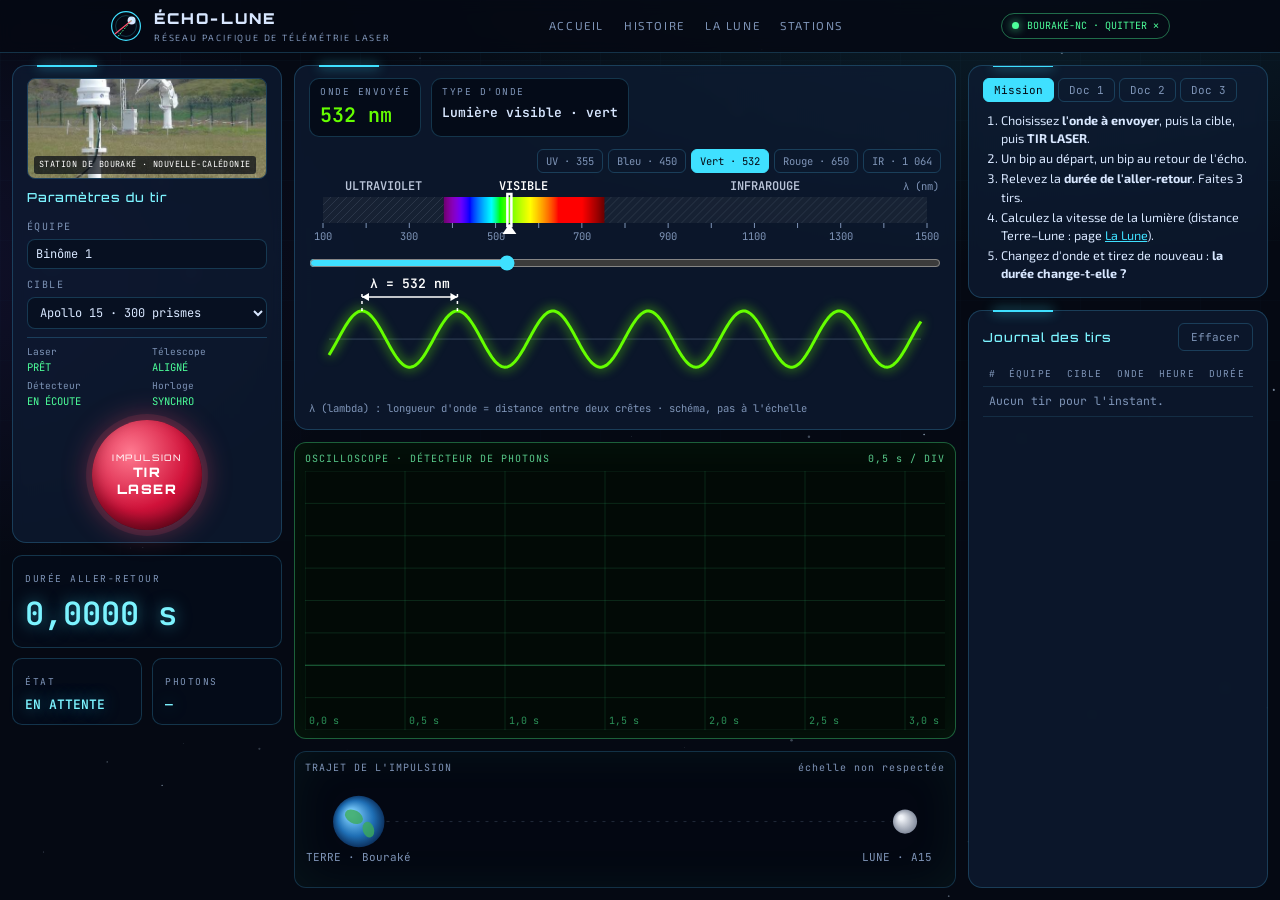
==== commit 508e80e8: "Accueil 3D animé, onglet Histoire, stations sélectionnables, salle de tir accessible depuis Bouraké " ====
--- a/console.html
+++ b/console.html
@@ -7,11 +7,12 @@
 <canvas id="stars"></canvas>
 <header class="topbar"><div class="wrap">
 <a class="brand" href="index.html"><svg width="40" height="40" viewBox="0 0 40 40" aria-hidden="true"><circle cx="20" cy="20" r="18" fill="none" stroke="#3fe0ff" stroke-width="1.5"/><circle cx="27" cy="13" r="5" fill="#d8e7ff"/><path d="M6 30 L27 13" stroke="#ff4d6d" stroke-width="1.6"/><path d="M27 13 L10 33" stroke="#4dff9a" stroke-width="1.2" stroke-dasharray="2 2"/><circle cx="20" cy="20" r="13" fill="none" stroke="#3fe0ff" stroke-width=".6" opacity=".5"/></svg><div><b>ÉCHO-LUNE</b><small>Réseau Pacifique de télémétrie laser</small></div></a>
-<nav><a href="index.html">Accueil</a><a href="lune.html">La Lune</a><a href="stations.html">Stations</a><a href="console.html" class=on>Console de tir</a></nav><div class="status-pill">LIAISON ACTIVE</div></div></header>
+<nav><a href="index.html">Accueil</a><a href="histoire.html">Histoire</a><a href="lune.html">La Lune</a><a href="stations.html">Stations</a></nav><a class="status-pill" href="stations.html" style="text-decoration:none">BOURAKÉ-NC · QUITTER ✕</a></div></header>
 <main class="dash">
  <!-- colonne gauche : tir + mesures -->
  <div class="dcol">
   <div class="panel ctrl dpanel">
+   <div class="dstation"><img src="img/bourake.jpg" alt="Station de Bouraké, Nouvelle-Calédonie"><span>STATION DE BOURAKÉ · NOUVELLE-CALÉDONIE</span></div>
    <h3>Paramètres du tir</h3>
    <div class="row2"><div><label for="grp">Équipe</label><input id="grp" value="Binôme 1" maxlength="24"></div>
    <div><label for="tgt">Cible</label><select id="tgt">
--- a/style.css
+++ b/style.css
@@ -269,3 +269,28 @@
 
 .dash .cap{font-family:"JetBrains Mono";font-size:10.5px;color:var(--mute)}
 @media(max-height:700px){.dash .ctrl label{margin:5px 0 3px}.dash h3{margin-bottom:0}.dread{gap:8px}.dread .ro{padding:6px 10px}.dash .dpanel{padding:10px 12px}.dash,.dcol{gap:10px}}
+
+/* --- v5 : accueil 3D, histoire, stations sélectionnables --- */
+.home-hero{padding:34px 0 10px}
+.home-hero .hero-text{max-width:760px}
+.scene{position:relative;margin-top:22px;border:1px solid var(--line);border-radius:16px;overflow:hidden;
+  background:radial-gradient(ellipse at 20% 60%,rgba(40,90,180,.18),transparent 60%),radial-gradient(ellipse at 85% 30%,rgba(200,210,255,.08),transparent 50%),#02050d}
+#sceneCv{width:100%;height:clamp(260px,42vw,440px);display:block}
+.scene-cap{position:absolute;left:14px;top:10px;font-size:10.5px;color:var(--mute)}
+.tech-h{display:flex;align-items:center;gap:12px;font-size:17px;color:var(--txt);margin-bottom:16px}
+.tech-h span{display:inline-grid;place-items:center;width:30px;height:30px;border-radius:50%;border:1px solid var(--cyan);color:var(--cyan);font-size:14px}
+.st-pick .pick{text-align:left;font:inherit;color:inherit;cursor:pointer;transition:transform .15s,border-color .2s,box-shadow .2s}
+.st-pick .pick:hover{transform:translateY(-3px);border-color:var(--cyan)}
+.pick .ant{font-size:34px;line-height:1;margin-bottom:10px;filter:drop-shadow(0 0 10px rgba(63,224,255,.5))}
+.pick .st-state{margin-top:14px;font-size:12px;color:var(--cyan);letter-spacing:.06em}
+.pick.sel{border-color:var(--cyan);box-shadow:0 0 30px rgba(63,224,255,.12)}
+.pick.ko{border-color:rgba(255,77,109,.6)}.pick.ko .st-state{color:var(--red)}
+.pick.ok{border-color:rgba(77,255,154,.7);box-shadow:0 0 40px rgba(77,255,154,.12)}.pick.ok .st-state{color:var(--green)}
+.st-msg{min-height:24px;margin:20px 0;font-family:"JetBrains Mono";font-size:13px;color:var(--mute)}
+.st-msg.ko{color:var(--red)}.st-msg.ok{color:var(--green)}
+.st-open{animation:fadein .5s ease}
+@keyframes fadein{from{opacity:0;transform:translateY(10px)}to{opacity:1;transform:none}}
+.dstation{position:relative;border-radius:8px;overflow:hidden;margin-bottom:8px;border:1px solid var(--line)}
+.dstation img{width:100%;height:clamp(56px,11vh,110px);object-fit:cover;display:block}
+.dstation span{position:absolute;left:6px;bottom:4px;font-family:"JetBrains Mono";font-size:8.5px;color:#fff;background:rgba(5,9,19,.7);padding:2px 5px;border-radius:3px;letter-spacing:.05em}
+@media(max-width:860px){.topbar .wrap{height:auto;flex-wrap:wrap;padding-top:8px;padding-bottom:8px}nav{display:flex;order:3;width:100%;gap:16px;overflow-x:auto}}
